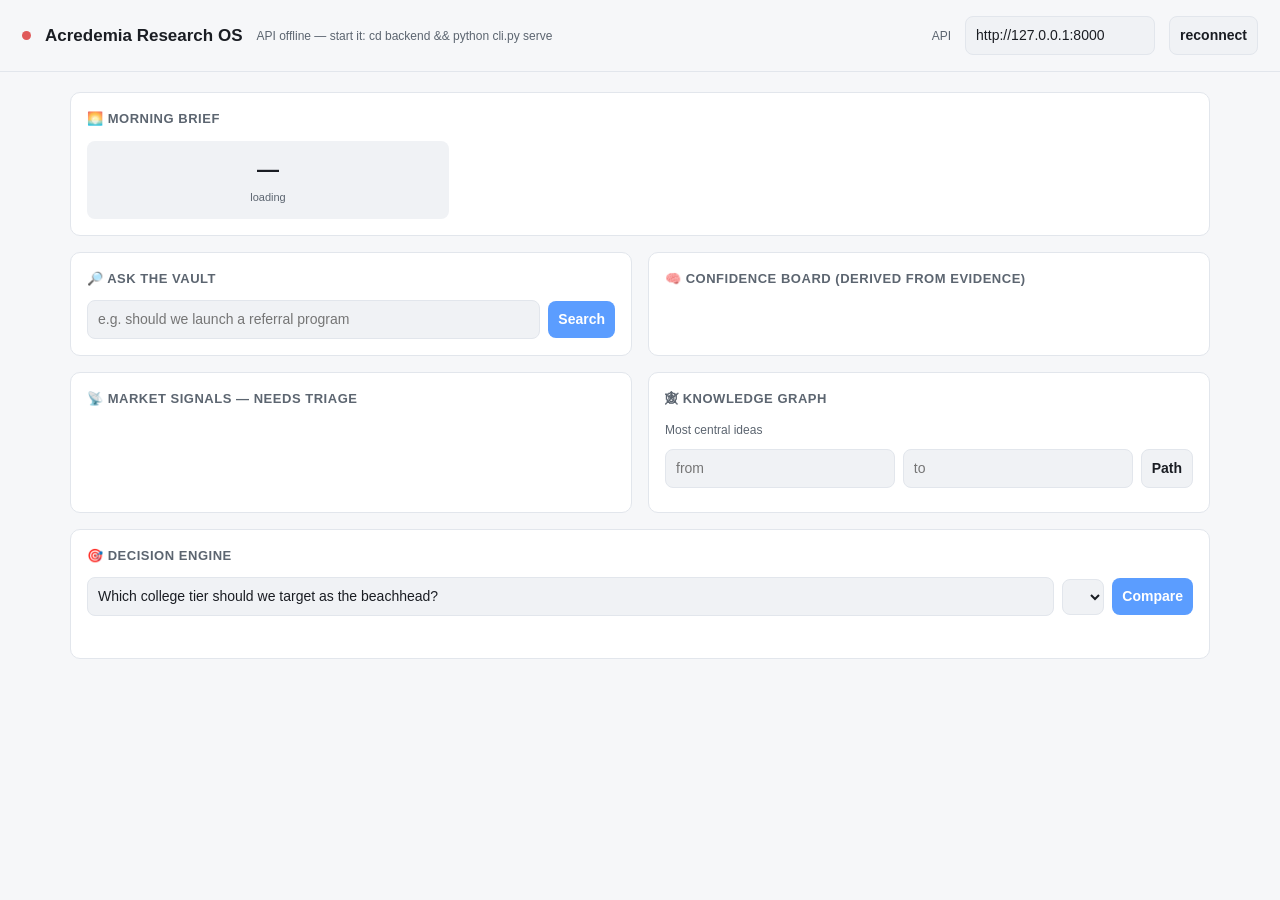
==== frontend/index.html @ d8b803dd "Phase 3 (part 2): web dashboard — daily operating environment - frontend/index.html: single self-con" ====
<!doctype html>
<html lang="en">
<head>
<meta charset="utf-8" />
<meta name="viewport" content="width=device-width, initial-scale=1" />
<title>Acredemia Research OS</title>
<style>
  :root{
    --bg:#0f1115; --panel:#171a21; --panel2:#1e222b; --line:#2a2f3a;
    --tx:#e6e9ef; --mut:#9aa4b2; --acc:#5b9dff; --good:#37b26a; --warn:#e0a132; --bad:#e05a5a;
    --rad:10px;
  }
  @media (prefers-color-scheme:light){
    :root{--bg:#f6f7f9;--panel:#fff;--panel2:#f0f2f5;--line:#e2e6ec;--tx:#1a1d23;--mut:#5c6570;}
  }
  *{box-sizing:border-box}
  body{margin:0;font:14px/1.5 -apple-system,Segoe UI,Roboto,Helvetica,Arial,sans-serif;background:var(--bg);color:var(--tx)}
  header{padding:16px 22px;border-bottom:1px solid var(--line);display:flex;align-items:center;gap:14px;position:sticky;top:0;background:var(--bg);z-index:5}
  header h1{font-size:17px;margin:0;font-weight:650}
  header .sub{color:var(--mut);font-size:12px}
  .dot{width:9px;height:9px;border-radius:50%;background:var(--bad);display:inline-block}
  .dot.ok{background:var(--good)}
  main{max-width:1180px;margin:0 auto;padding:20px;display:grid;grid-template-columns:1fr 1fr;gap:16px}
  .card{background:var(--panel);border:1px solid var(--line);border-radius:var(--rad);padding:16px}
  .card.wide{grid-column:1/-1}
  .card h2{margin:0 0 12px;font-size:13px;letter-spacing:.04em;text-transform:uppercase;color:var(--mut)}
  .row{display:flex;gap:8px;align-items:center;flex-wrap:wrap}
  input,select,button,textarea{font:inherit;color:var(--tx);background:var(--panel2);border:1px solid var(--line);border-radius:8px;padding:8px 10px}
  input:focus,textarea:focus{outline:1px solid var(--acc)}
  button{cursor:pointer;background:var(--acc);color:#fff;border:none;font-weight:600}
  button.sec{background:var(--panel2);color:var(--tx);border:1px solid var(--line)}
  button:hover{filter:brightness(1.08)}
  .grid3{display:grid;grid-template-columns:repeat(3,1fr);gap:10px}
  .stat{background:var(--panel2);border-radius:8px;padding:12px;text-align:center}
  .stat b{font-size:22px;display:block}
  .stat span{color:var(--mut);font-size:11px}
  .pill{font-size:11px;padding:2px 7px;border-radius:20px;border:1px solid var(--line);color:var(--mut)}
  .pill.good{color:var(--good);border-color:var(--good)}
  .pill.warn{color:var(--warn);border-color:var(--warn)}
  .pill.bad{color:var(--bad);border-color:var(--bad)}
  ul{list-style:none;margin:0;padding:0}
  li{padding:8px 0;border-bottom:1px solid var(--line)}
  li:last-child{border:0}
  .muted{color:var(--mut)}
  .k{color:var(--mut);font-size:12px}
  table{width:100%;border-collapse:collapse;font-size:13px}
  th,td{text-align:left;padding:6px 8px;border-bottom:1px solid var(--line)}
  th{color:var(--mut);font-weight:600;font-size:11px;text-transform:uppercase}
  .win{color:var(--good);font-weight:700}
  .small{font-size:12px}
  .tag{font-size:11px;color:var(--mut)}
  code{background:var(--panel2);padding:1px 5px;border-radius:5px;font-size:12px}
  a{color:var(--acc);text-decoration:none}
  .flex{display:flex;gap:16px;flex-wrap:wrap}
  .scores{display:grid;grid-template-columns:repeat(7,1fr);gap:6px;margin-top:8px}
  .scores label{font-size:10px;color:var(--mut);text-align:center}
  .scores input{padding:5px;text-align:center}
</style>
</head>
<body>
<header>
  <span class="dot" id="conn"></span>
  <h1>Acredemia Research OS</h1>
  <span class="sub" id="hdr">connecting…</span>
  <span style="flex:1"></span>
  <span class="k">API</span>
  <input id="api" value="http://127.0.0.1:8000" style="width:190px" />
  <button class="sec" onclick="boot()">reconnect</button>
</header>

<main>
  <!-- MORNING BRIEF -->
  <section class="card wide">
    <h2>🌅 Morning brief</h2>
    <div class="grid3" id="brief"><div class="stat"><b>—</b><span>loading</span></div></div>
  </section>

  <!-- SEARCH -->
  <section class="card">
    <h2>🔎 Ask the vault</h2>
    <div class="row">
      <input id="q" placeholder="e.g. should we launch a referral program" style="flex:1" />
      <button onclick="doSearch()">Search</button>
    </div>
    <ul id="results" class="small"></ul>
  </section>

  <!-- CONFIDENCE BOARD -->
  <section class="card">
    <h2>🧠 Confidence board (derived from evidence)</h2>
    <ul id="epi" class="small"></ul>
  </section>

  <!-- MARKET SIGNALS -->
  <section class="card">
    <h2>📡 Market signals — needs triage</h2>
    <ul id="signals" class="small"></ul>
  </section>

  <!-- GRAPH -->
  <section class="card">
    <h2>🕸 Knowledge graph</h2>
    <div class="k" style="margin-bottom:6px">Most central ideas</div>
    <ul id="central" class="small"></ul>
    <div class="row" style="margin-top:10px">
      <input id="pa" placeholder="from" style="flex:1" />
      <input id="pb" placeholder="to" style="flex:1" />
      <button class="sec" onclick="doPath()">Path</button>
    </div>
    <div id="path" class="small muted" style="margin-top:8px"></div>
  </section>

  <!-- DECISION ENGINE -->
  <section class="card wide">
    <h2>🎯 Decision engine</h2>
    <div class="row">
      <input id="dq" placeholder="decision question" style="flex:1" value="Which college tier should we target as the beachhead?" />
      <select id="dtype"></select>
      <button onclick="doDecide()">Compare</button>
    </div>
    <div class="flex" id="alts" style="margin-top:12px"></div>
    <div id="decision" style="margin-top:14px"></div>
  </section>
</main>

<script>
const $=id=>document.getElementById(id);
const api=()=>$('api').value.replace(/\/$/,'');
const DIMS=['impact','confidence','alignment','cost','risk','effort','time'];
const badgeFor=(s)=>({speculative:'',emerging:'',supported:'good','well-tested':'good',institutional:'good'}[s]||'');

async function j(path,opts){const r=await fetch(api()+path,opts);if(!r.ok)throw new Error(r.status);return r.json();}

async function boot(){
  try{
    const h=await j('/health');
    $('conn').classList.add('ok');
    $('hdr').textContent=`${h.notes} notes · search:${h.search_backend} · vault ok`;
    loadBrief();loadEpi();loadSignals();loadCentral();loadPresets();renderAlts();
  }catch(e){
    $('conn').classList.remove('ok');
    $('hdr').textContent='API offline — start it: cd backend && python cli.py serve';
  }
}

async function loadBrief(){
  const [a,e,n]=await Promise.all([j('/audit'),j('/epistemics'),j('/notes')]);
  const sig=(await j('/notes?type=market-signal')).count;
  const hi=a.summary.high||0,md=a.summary.medium||0,lo=a.summary.low||0;
  $('brief').innerHTML=`
    <div class="stat"><b>${n.count}</b><span>notes in vault</span></div>
    <div class="stat"><b>${e.drift}</b><span>confidence drifts</span></div>
    <div class="stat"><b>${sig}</b><span>market signals</span></div>
    <div class="stat"><b style="color:${hi?'var(--bad)':'var(--tx)'}">${hi}</b><span>high issues</span></div>
    <div class="stat"><b>${md}</b><span>medium issues</span></div>
    <div class="stat"><b>${lo}</b><span>low issues</span></div>`;
}

async function doSearch(){
  const q=$('q').value.trim();if(!q)return;
  const d=await j('/search?q='+encodeURIComponent(q)+'&k=8');
  $('results').innerHTML=d.results.map(r=>`<li>
    <b>${r.title}</b> <span class="pill">${r.type}</span>
    <span class="pill ${badgeFor(r.confidence)}">${r.confidence}</span>
    <span class="tag">score ${r.score}</span><br>
    <span class="muted">${r.snippet}</span></li>`).join('')||'<li class="muted">no matches</li>';
}
$('q')&&($('q').onkeydown=e=>{if(e.key==='Enter')doSearch();});

async function loadEpi(){
  const d=await j('/epistemics');
  $('epi').innerHTML=d.assessments.map(a=>{
    const b=(a.contested?'⚑':'')+(a.decaying?'⌛':'');
    const drift=a.drift?`<span class="pill bad">drift → ${a.derived}</span>`:'';
    return `<li>${b} <b>${a.note}</b>
      <span class="pill ${badgeFor(a.derived)}">${a.derived}</span>${drift}<br>
      <span class="muted">${a.derivation}</span></li>`;
  }).join('');
}

async function loadSignals(){
  const d=await j('/notes?type=market-signal');
  $('signals').innerHTML=d.notes.map(s=>`<li><b>${s.title}</b>
    <span class="pill warn">untriaged</span></li>`).join('')||'<li class="muted">inbox clear</li>';
}

async function loadCentral(){
  const d=await j('/graph/summary');
  $('central').innerHTML=d.top_central.slice(0,8).map(([n,s])=>
    `<li><span class="tag">${s.toFixed(3)}</span> ${n}</li>`).join('');
}
async function doPath(){
  const a=$('pa').value.trim(),b=$('pb').value.trim();if(!a||!b)return;
  const d=await j('/graph/path?a='+encodeURIComponent(a)+'&b='+encodeURIComponent(b));
  $('path').innerHTML=d.found?d.path.join(' &nbsp;→&nbsp; '):'no path found';
}

async function loadPresets(){
  const d=await j('/decision/presets');
  $('dtype').innerHTML=Object.keys(d.weight_presets).map(k=>`<option>${k}</option>`).join('');
  $('dtype').value='channel-choice';
}
const ALTS=[
  {name:'Tier-2 colleges first',s:{impact:8,confidence:5,alignment:8,cost:4,risk:5,effort:5,time:4},dna:''},
  {name:'Tier-1 colleges first',s:{impact:6,confidence:6,alignment:5,cost:6,risk:6,effort:6,time:6},dna:''},
];
function renderAlts(){
  $('alts').innerHTML=ALTS.map((a,i)=>`<div class="card" style="flex:1;min-width:320px;background:var(--panel2)">
    <input value="${a.name}" onchange="ALTS[${i}].name=this.value" style="width:100%"/>
    <div class="scores">${DIMS.map(d=>`<div><label>${d.slice(0,4)}</label>
      <input type="number" min="0" max="10" value="${a.s[d]}" onchange="ALTS[${i}].s['${d}']=+this.value"/></div>`).join('')}</div>
    <input placeholder="DNA conflict (optional, e.g. NN2)" value="${a.dna}" onchange="ALTS[${i}].dna=this.value" style="width:100%;margin-top:8px"/>
  </div>`).join('');
}
async function doDecide(){
  const body={question:$('dq').value,decision_type:$('dtype').value,
    alternatives:ALTS.map(a=>({name:a.name,scores:a.s,dna_conflict:a.dna}))};
  const d=await j('/decide',{method:'POST',headers:{'Content-Type':'application/json'},body:JSON.stringify(body)});
  const dims=Object.keys(d.weights);
  const rows=d.ranked.map(r=>`<tr>
    <td>${r.rank}</td>
    <td class="${r.rank===1&&!r.dna_conflict?'win':''}">${r.name}${r.dna_conflict?' <span class="pill bad">⚠DNA</span>':''}</td>
    ${dims.map(x=>`<td>${r.contributions[x].toFixed(3)}</td>`).join('')}
    <td><b>${r.total.toFixed(3)}</b></td></tr>`).join('');
  const frag=d.is_fragile?`<span class="pill warn">fragile — ${d.fragile_reason}</span>`:'<span class="pill good">robust</span>';
  const dna=d.dna_flags.length?`<div class="small" style="margin-top:6px">⚠ ${d.dna_flags.join('; ')}</div>`:'';
  $('decision').innerHTML=`<div class="row"><b>Winner: <span class="win">${d.winner}</span></b> ${frag}</div>${dna}
    <table style="margin-top:10px"><tr><th>#</th><th>alternative</th>${dims.map(x=>`<th>${x.slice(0,4)}</th>`).join('')}<th>total</th></tr>${rows}</table>
    <div class="muted small" style="margin-top:6px">The number is disposable — the reasoning trace, DNA check, and evidence are the asset. Use the API with <code>write_note=true</code> to save a decision note to the vault.</div>`;
}

boot();
</script>
</body>
</html>
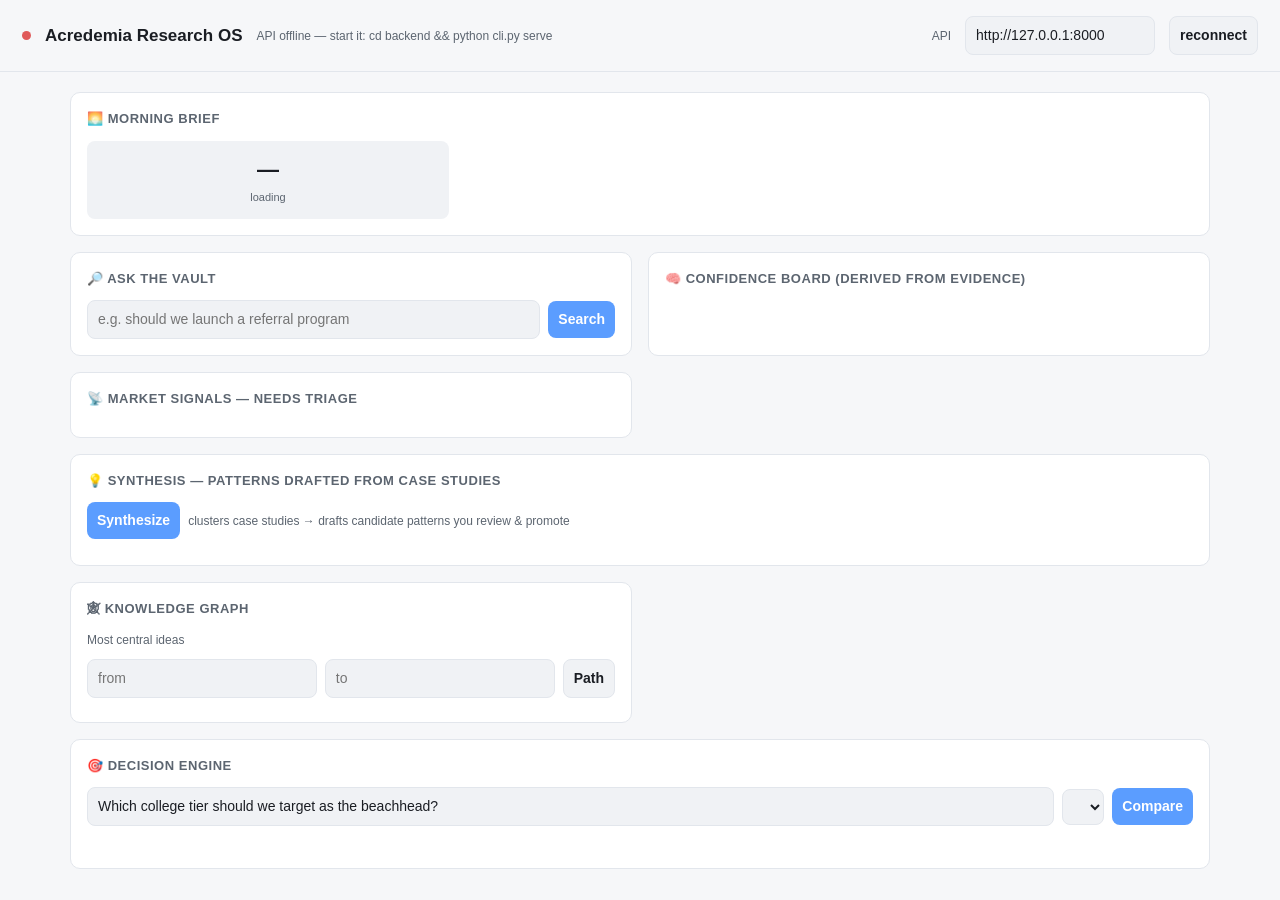
==== commit 28cb8b73: "Understanding/Synthesis engine: cluster case studies into candidate patterns - synthesis.py (Module " ====
--- a/frontend/index.html
+++ b/frontend/index.html
@@ -97,6 +97,14 @@
     <ul id="signals" class="small"></ul>
   </section>
 
+  <!-- SYNTHESIS -->
+  <section class="card wide">
+    <h2>💡 Synthesis — patterns drafted from case studies</h2>
+    <div class="row"><button onclick="loadSynth()">Synthesize</button>
+      <span class="muted small">clusters case studies → drafts candidate patterns you review &amp; promote</span></div>
+    <ul id="synth" class="small" style="margin-top:10px"></ul>
+  </section>
+
   <!-- GRAPH -->
   <section class="card">
     <h2>🕸 Knowledge graph</h2>
@@ -178,12 +186,45 @@
   }).join('');
 }
 
+let QOPTS=[];
+async function loadTargets(){
+  const [q,t]=await Promise.all([j('/notes?type=question'),j('/notes?type=theory')]);
+  QOPTS=[...q.notes,...t.notes].map(n=>n.note);
+}
 async function loadSignals(){
-  const d=await j('/notes?type=market-signal');
-  $('signals').innerHTML=d.notes.map(s=>`<li><b>${s.title}</b>
-    <span class="pill warn">untriaged</span></li>`).join('')||'<li class="muted">inbox clear</li>';
-}
-
+  await loadTargets();
+  const a=await j('/audit');
+  const untriaged=a.findings.filter(f=>f.category==='untriaged-signal');
+  $('signals').innerHTML=untriaged.map((s,i)=>`<li><b>${s.note}</b>
+    <div class="row small" style="margin-top:5px">
+      <select id="tg${i}" style="flex:1">${QOPTS.map(o=>`<option>${o}</option>`).join('')}</select>
+      <select id="st${i}"><option>supports</option><option>contradicts</option></select>
+      <button class="sec" onclick="triage('${s.note}',${i})">link</button>
+    </div></li>`).join('')||'<li class="muted">inbox clear ✓</li>';
+}
+async function triage(signal,i){
+  const target=$('tg'+i).value, stance=$('st'+i).value;
+  await j('/triage',{method:'POST',headers:{'Content-Type':'application/json'},
+    body:JSON.stringify({signal,target,stance})});
+  loadSignals();loadBrief();loadCentral();
+}
+
+async function loadSynth(){
+  $('synth').innerHTML='<li class="muted">clustering…</li>';
+  const d=await j('/synthesize');
+  $('synth').innerHTML=d.candidates.map(c=>{
+    const badge=c.novelty==='new'?'<span class="pill good">NEW</span>':`<span class="pill">covered by ${c.existing_pattern}</span>`;
+    const btn=c.novelty==='new'?`<button class="sec" onclick='promoteSynth(${JSON.stringify(c.members)})'>promote → pattern</button>`:'';
+    return `<li>${badge} <b>${c.companies.join(' + ')}</b>
+      <span class="tag">tags: ${c.shared_tags.join(', ')||'—'}</span> ${btn}<br>
+      <span class="muted">${c.draft}</span></li>`;
+  }).join('')||'<li class="muted">need ≥2 case studies to synthesize</li>';
+}
+async function promoteSynth(members){
+  const r=await j('/synthesize/promote',{method:'POST',headers:{'Content-Type':'application/json'},body:JSON.stringify({members})});
+  alert(r.ok?`Draft pattern ${r.id} written to the vault (review before accepting).`:'promote failed');
+  loadSynth();loadBrief();
+}
 async function loadCentral(){
   const d=await j('/graph/summary');
   $('central').innerHTML=d.top_central.slice(0,8).map(([n,s])=>
@@ -224,9 +265,18 @@
     <td><b>${r.total.toFixed(3)}</b></td></tr>`).join('');
   const frag=d.is_fragile?`<span class="pill warn">fragile — ${d.fragile_reason}</span>`:'<span class="pill good">robust</span>';
   const dna=d.dna_flags.length?`<div class="small" style="margin-top:6px">⚠ ${d.dna_flags.join('; ')}</div>`:'';
-  $('decision').innerHTML=`<div class="row"><b>Winner: <span class="win">${d.winner}</span></b> ${frag}</div>${dna}
+  $('decision').innerHTML=`<div class="row"><b>Winner: <span class="win">${d.winner}</span></b> ${frag}
+      <span style="flex:1"></span>
+      <button class="sec" onclick="saveDecision()">💾 Save decision note</button></div>${dna}
     <table style="margin-top:10px"><tr><th>#</th><th>alternative</th>${dims.map(x=>`<th>${x.slice(0,4)}</th>`).join('')}<th>total</th></tr>${rows}</table>
-    <div class="muted small" style="margin-top:6px">The number is disposable — the reasoning trace, DNA check, and evidence are the asset. Use the API with <code>write_note=true</code> to save a decision note to the vault.</div>`;
+    <div id="decmsg" class="muted small" style="margin-top:6px">The number is disposable — the reasoning trace, DNA check, and evidence are the asset.</div>`;
+}
+async function saveDecision(){
+  const body={question:$('dq').value,decision_type:$('dtype').value,write_note:true,
+    alternatives:ALTS.map(a=>({name:a.name,scores:a.s,dna_conflict:a.dna}))};
+  const d=await j('/decide',{method:'POST',headers:{'Content-Type':'application/json'},body:JSON.stringify(body)});
+  $('decmsg').innerHTML=d.note?`✅ Saved <code>${d.note.id}</code> to the vault (600-Decisions/).`:'save failed';
+  loadBrief();
 }
 
 boot();
